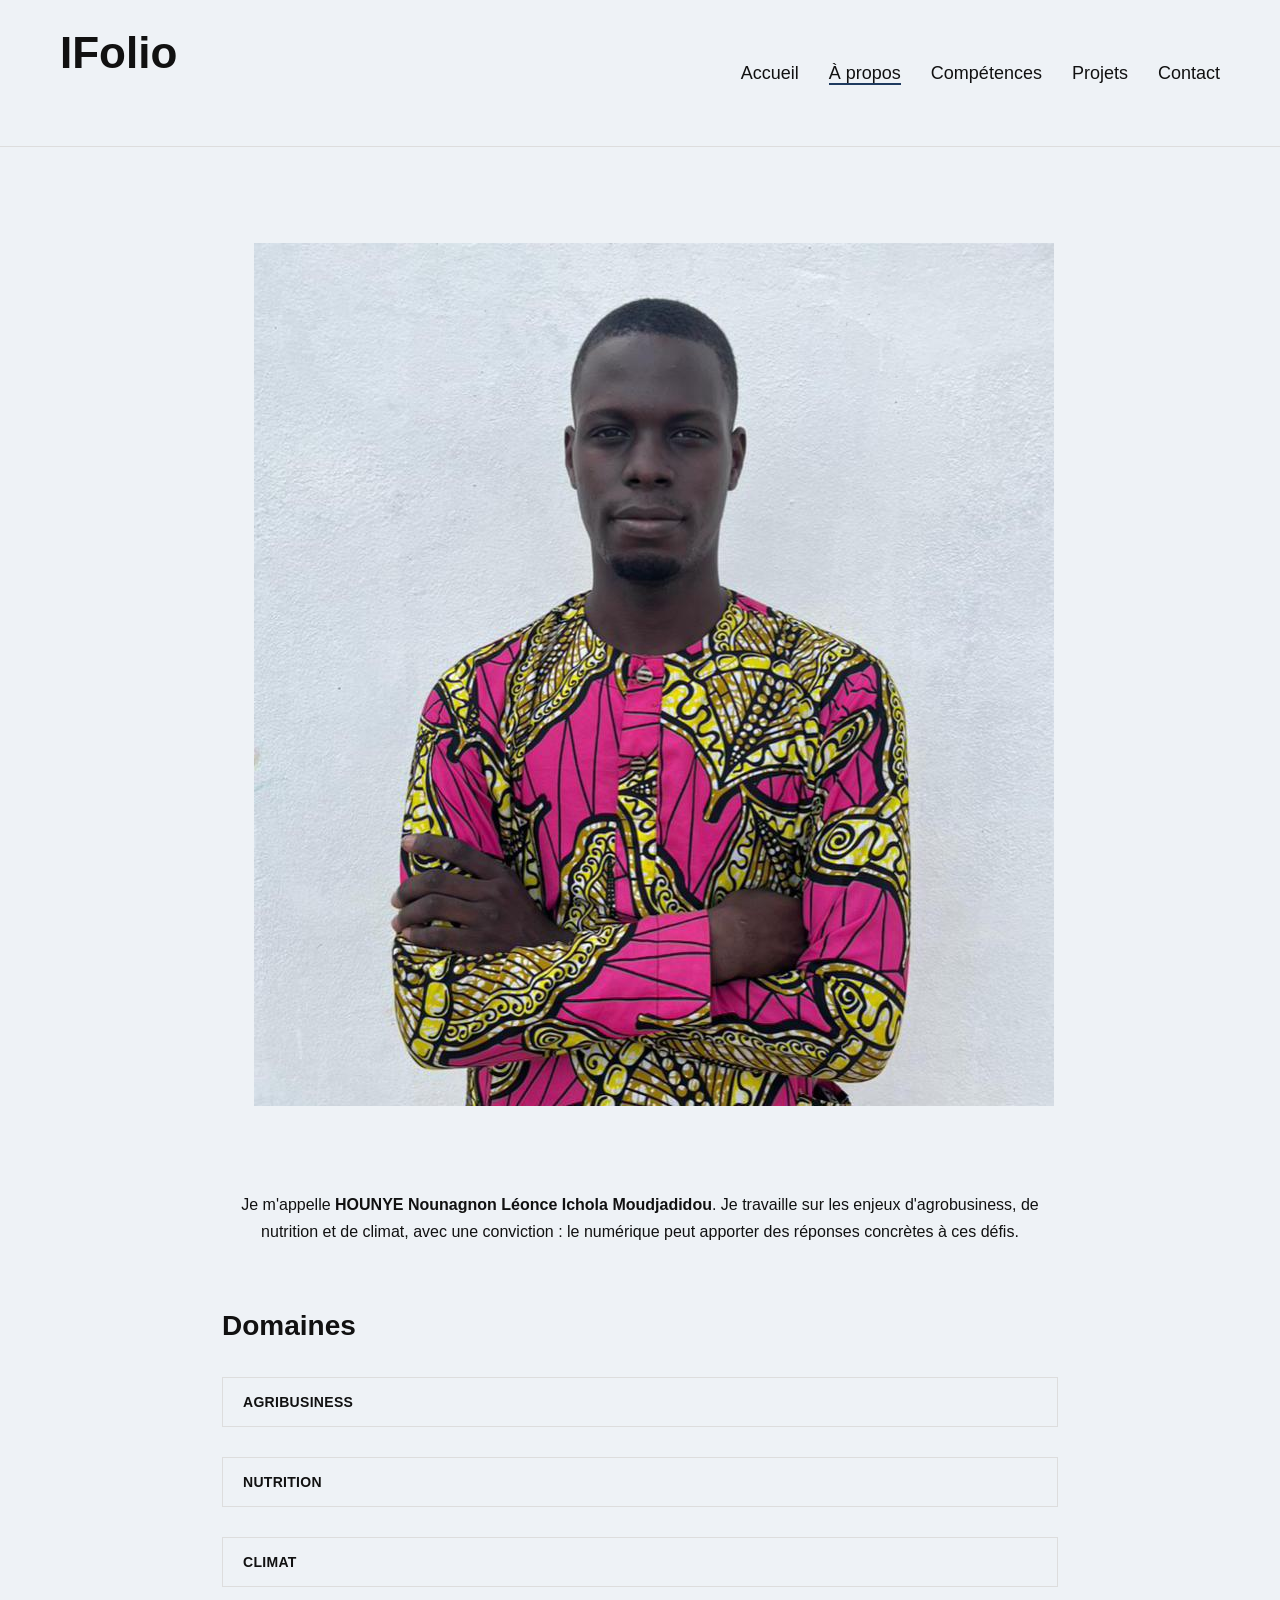
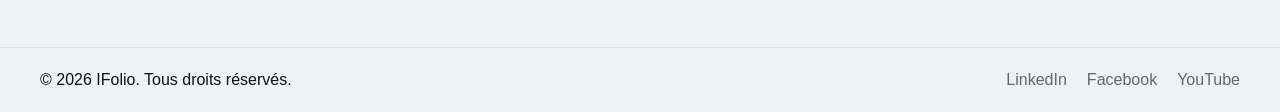
==== about.html @ f7172460 "Add files via upload" ====
<!DOCTYPE html>
<html lang="en">
<head>
    <meta charset="UTF-8">
    <meta name="viewport" content="width=device-width, initial-scale=1.0">
<title> À propos IFolio </title>
    <link rel="stylesheet" href="style.css">
</head>
<body>
    <header>
         <h1>IFolio</h1>
        <nav>
       <ul>
    <li> <a href="index.html"> Accueil </a></li>
    <li> <a href="about.html" class="active"> À propos </a></li>
    <li> <a href="skills.html"> Compétences </a></li>
    <li> <a href="projects.html"> Projets </a></li>
    <li> <a href="contact.html"> Contact </a></li>
        </ul>
    </header>
</nav>
<main>
  <main>
    <img src="Image.png" alt="">
  </main>
  <p class="bio">
    Je m'appelle <strong>HOUNYE Nounagnon Léonce Ichola Moudjadidou</strong>. Je travaille sur les enjeux d'agrobusiness, de nutrition et de climat, avec une conviction : le numérique peut apporter des réponses concrètes à ces défis.
  </p>
  <h2>Domaines</h2>
  <div class="domaine-bloc">
      <button class="domaine" data-target="agribusiness">AGRIBUSINESS</button>
      <div class="description" id="agribusiness">
    Optimisation des chaînes de valeur agricole par le numérique. Développement de solutions pour améliorer la productivité et la rentabilité des exploitations agricoles.
      </div>
  </div>
  <div class="domaine-bloc">
     <button class="domaine" data-target="nutrition">NUTRITION</button>
     <div class="description" id="nutrition">
    Analyse des besoins nutritionnels et mise en place de programmes de santé communautaire. Expertise en intervention à fort impact social.
     </div>
  </div>
   <div class="domaine-bloc">
     <button class="domaine" data-target="climat">CLIMAT</button>
     <div class="description" id="climat">
    Développement de solutions numériques pour répondre aux enjeux climatiques. Transition énergétique et agriculture durable.
     </div>
   </div> 
</main>
<script src="app.js"></script>
</body>
 <footer>
    <p>© 2026 IFolio. Tous droits réservés.</p>
    <div class="socials">
      <a href="https://www.linkedin.com/in/nounagnon-léonce-ichola-moudjadidou-hounye-b09318249?utm_source=share_via&utm_content=profile&utm_medium=member_android" target="_blank">LinkedIn</a>
      <a href="https://www.facebook.com/profile.php?id=61566398323591" target="_blank">Facebook</a>
      <a href="https://youtube.com/@leoncehounye?si=nacIitiE8Eba5r5x" target="_blank">YouTube</a>
    </div>
  </footer>
</html>
---- style.css ----
:root{
     --color-principal: #1e3a5f;
     --color-principal-hover: #16304d;
     --color-fond: #eef2f6;
     --color-fond-bloc: #f5f5f5;
     --color-texte: #111111;
     --color-texte-clair: #666666;
     --color-bordure: #dddddd;
}

*{
    margin: 0;
    padding: 0;
    box-sizing: border-box;
}

body {
    font-family: 'Arial';
    background: var(--color-fond) ;
    color: var(--color-texte);
    line-height: 1.5
}

a {
    text-decoration: none;
    color: inherit;
}

header{
    display: flex;
    justify-content: space-between;
    align-items: center;
    padding : 20px 60px;
    border-bottom: 1px solid var(--color-bordure);
    flex-wrap: wrap
}

nav ul{
    display: flex;
    list-style: none;
    gap: 30px;
}

nav a{
    text-decoration: none;
    color: var(--color-texte);
    font-size: 18px;
}

nav a.active{
    border-bottom: 2px solid var(--color-principal);
}

main {
  max-width: 900px;
  margin: 0 auto;
  padding: 40px 20px 80px;
}

.page-title {
  text-align: center;
  font-size: 3rem;
  margin: 40px 0 40px;
}

.contact {
  max-width: 900px;
  margin: 80px auto;
  padding: 0 20px;
}

.contact h1{
  text-align: center;
  margin-bottom: 40px;
  color:var(--color-texte);
}

.contact-box {
  background: var(--color-fond-bloc);
  border: 1px solid var(--color-bordure);
  padding: 40px;
}

form{
    display:flex;
    flex-direction:column;
}

label{
    margin:15px 0 8px;
    font-weight:600;
}

input,
textarea{
    padding:15px;
    border:1px solid var(--color-bordure);
    font-size:16px;
}

input:focus,
textarea:focus{
    border-color:var(--color-principal);
}

textarea{
    height:180px;
}

button{
    width:180px;
    margin-top:30px;
    padding:15px;
    border:none;
    background:var(--color-bordure);
    color:var(--color-fond);
    cursor:pointer;
}

button:hover{
    background:var(--color-principal-hover);
}

.infos{
    display:flex;
    gap:20px;
    margin-top:40px;
}

.map,
.coordonnees{
    flex:1;
    background:var(--color-fond);
    border:1px solid var(--color-bordure);
    padding:20px;
}

.map img{
    width:100%;
    height:250px;
    display:block;
    object-fit:cover;
}

.coordonnees a{
    color:var(--color-texte);
    text-decoration:none;
}

.coordonnees a:hover{
    color:var(--color-principal);
}

.merci{
    min-height:80vh;
    display:flex;
    flex-direction:column;
    justify-content:center;
    align-items:center;
    text-align:center;
}

.btn{
    text-align: center;
    display:inline-block;
    padding:10px 20px;
    background:#1e3a5f;
    color:#fff;
    text-decoration:none;
}

.btn:hover{
    background:#16304d;
}

footer{
    bottom: 0;
    border-top:1px solid var(--color-bordure);
    padding:20px 40px;
    display:flex;
    justify-content:space-between;
    align-items:center;
}




.socials{
    display:flex;
    gap:20px;
}

.socials a{
    color:var(--color-texte-clair);
    text-decoration:none;
}

.socials a:hover{
    color:var(--color-principal);
}

.photo{
    width:100%;
    max-width: 300px;
    aspect-ratio:670/320;
    border:1px solid var(--color-texte);
    display: block;
    margin: 0 auto;
  }
  .bio{
    text-align:center;
    margin-top:30px;
    line-height:1.7;
    color:var(--color-texte);
  }
  h2{
    margin-top:60px;
    margin-bottom:20px;
    font-size:28px;
  }
  .domaine{
    display:block;
    width:100%;
    text-align:left;
    background:none;
    border: 1px solid var(--color-bordure);
    padding:16px 20px;
    margin-bottom:12px;
    font-size:14px;
    font-weight:bold;
    letter-spacing:0.3px;
    color:var(--color-texte);
    cursor:pointer;
  }
  .domaine.active{
    background:var(--color-principal);
    border-color:var(--color-principal);
    color:#fff;
  }
  .domaine:hover{
    background:var(--color-principal-hover);
    border-color:var(--color-principal-hover);
    color:#fff;
  }
  .domaine-bloc{
    margin-bottom: 12px
  }
  .description{
    background:var(--color-fond-bloc);
    border:1px solid var(--color-bordure);
    padding:20px;
    border-top:none;
    font-size:14px;
    line-height:1.7;
    color:var(--color-texte-clair);
    display:none;
  }
  .description.visible{display:block;}

  .grille1{
    display:grid;
    grid-template-columns:repeat(1,1fr);
    gap: 24px;
  }

  .carte1{
    border: 1px solid var(--color-bordure);
    background:var(--color-fond);
    overflow: hidden;
  }

 .carte1 .photo{
    width:100%;
    aspect-ratio: 4/3;
    overflow: hidden;
    border: none;
    background: var(--color-fond-bloc);
  }
  
  .carte1 .photo img{
    width:100%;
    height:100%;
    object-fit:contain;
    display:block;
    cursor:zoom-in;
  }

  .contenu{
    padding: 16px;
  }
 
  main{padding:48px 32px;}

  h1{font-size:44px;margin-bottom:40px;}

  .grille{
    display:grid;
    grid-template-columns:repeat(2,1fr);
    gap:24px;
  }

  .carte{
    background:var(--color-fond);
    border:1px solid var(--color-bordure);
    padding:32px;
  }

  .carte-tete{
    display:flex;
    align-items:center;
    justify-content:space-between;
    margin-bottom:24px;
  }

  .carte-tete h2{font-size:26px;}

  .carte-tete svg{
    width:22px;
    height:22px;
    stroke:var(--color-principal);
  }

  .carte-corps{
    display:flex;
    gap:24px;
  }

  .photo{
    flex-shrink:0;
    width:130px;
    height:130px;
    overflow:hidden;
  }

  .photo img{
    width:100%;
    height:100%;
    object-fit:cover;
    display:block;
    cursor:zoom-in;
  }

  .carte-corps p{
    font-size:15px;
    line-height:1.6;
    color:var(--color-texte-clair);
  }

  .hero{
  display:flex;
  align-items:center;
  justify-content:space-between;
  gap:60px;
  padding:80px 0;
}

.hero-texte{max-width:480px;}
.hero-texte h1{font-size:48px;margin-bottom:20px;}
.hero-texte p{color:var(--color-texte-clair);margin-bottom:30px;}

.hero-photo{flex:1;aspect-ratio:16/10;border:1px solid var(--color-texte);}
.hero-photo img{width:100%;height:100%;object-fit:cover;display:block;}

.competences{padding:60px 0;}

.grille-competences{
  display:grid;
  grid-template-columns:repeat(4,1fr);
  gap:24px;
}

.comp-carte{
  background:var(--color-fond-bloc);
  padding:24px;
}
.comp-carte h3{margin-bottom:12px;font-size:20px;}
.comp-carte p{font-size:14px;line-height:1.6;color:var(--color-texte-clair);}

.contact-accueil{
  display:flex;
  gap:60px;
  padding:80px 0;
}
.contact-accueil .contact-texte{flex:1;}
.contact-accueil form{flex:1;display:flex;flex-direction:column;}

.btn-envoyer{
  width:100%;
  margin-top:30px;
  padding:15px;
  border:none;
  background:#111;
  color:#fff;
  cursor:pointer;
}
.btn-envoyer:hover{background:#333;}
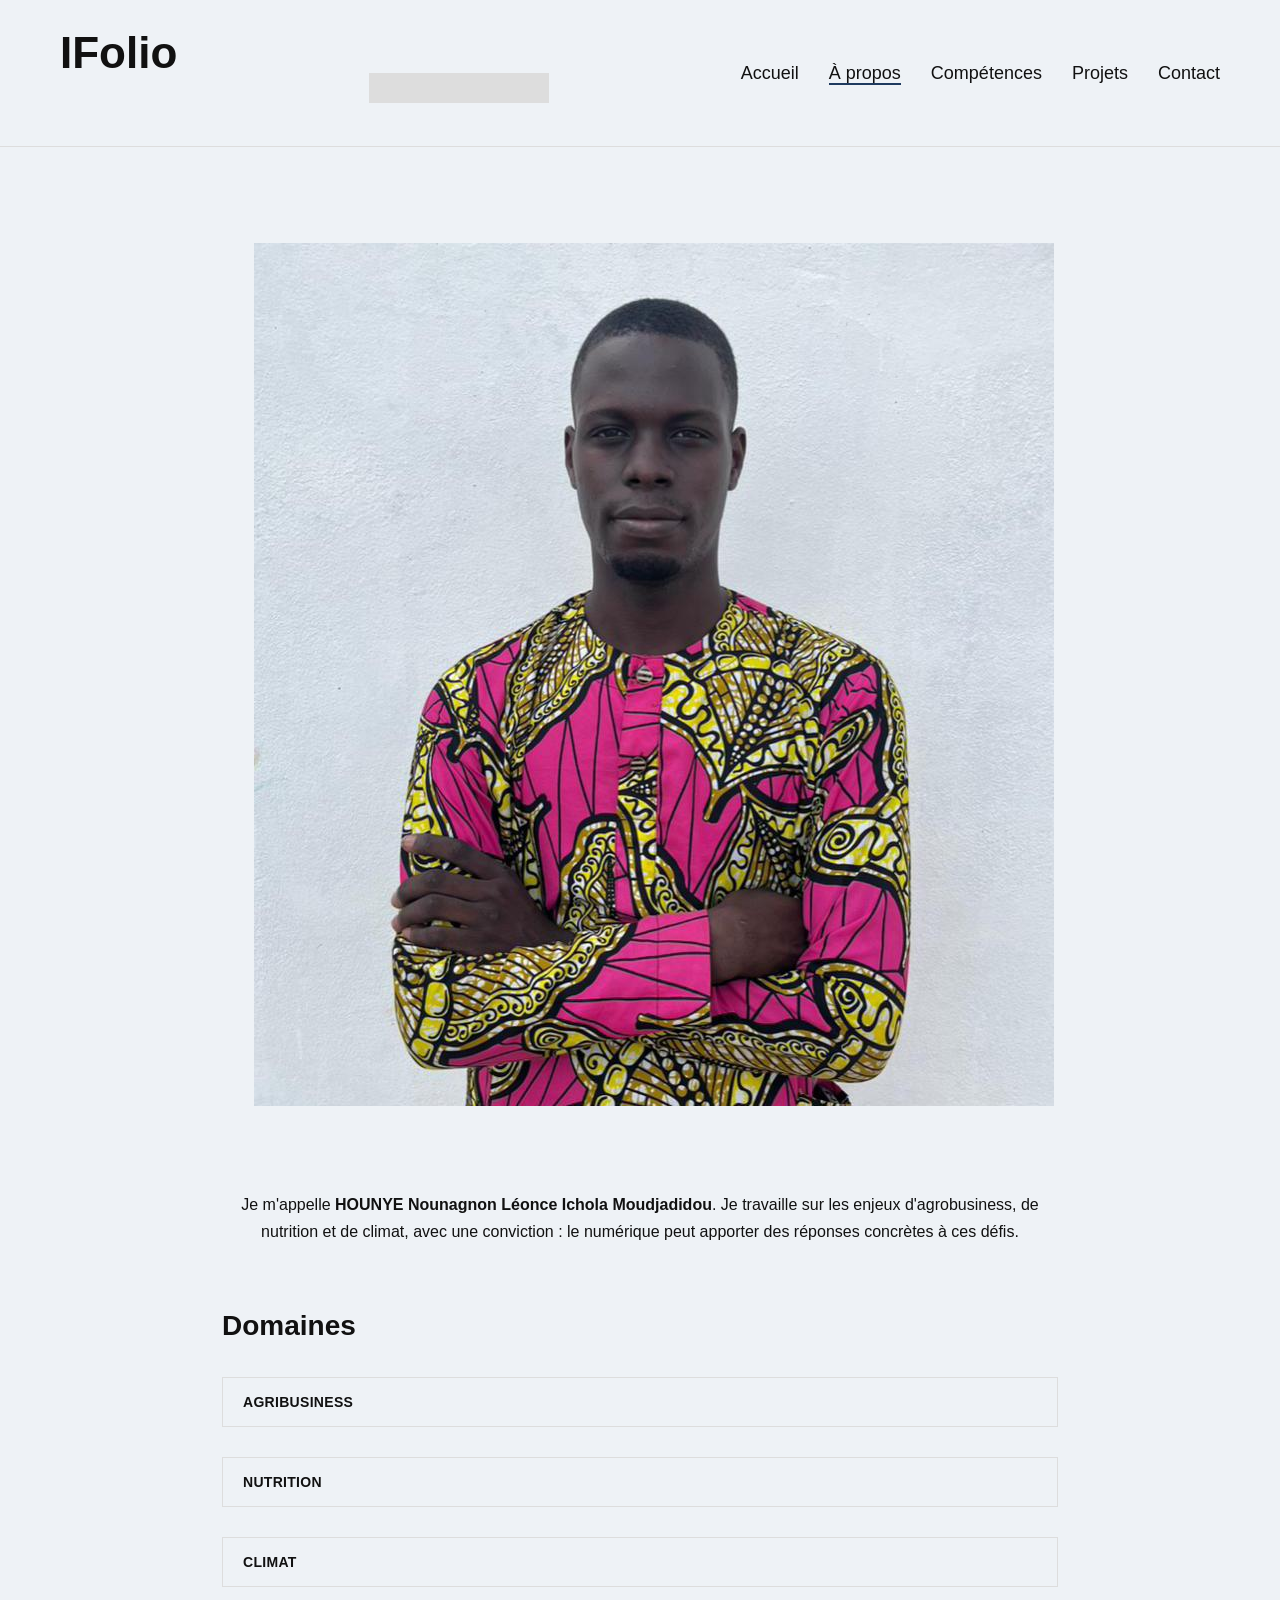
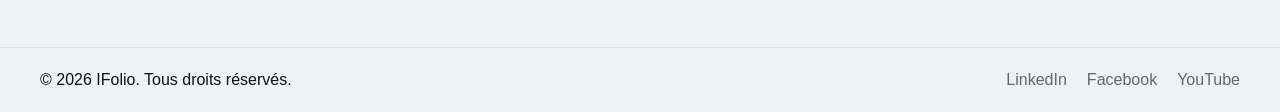
==== commit 50b209b8: "Refactor about.html for improved structure and accessibility Updated the HTML structure, added a men" ====
--- a/about.html
+++ b/about.html
@@ -8,17 +8,22 @@
 </head>
 <body>
     <header>
-         <h1>IFolio</h1>
+        <h1>IFolio</h1>
+        <button class="menu-toggle" aria-label="Ouvrir le menu" aria-expanded="false">
+            <span></span>
+            <span></span>
+            <span></span>
+        </button>
         <nav>
-       <ul>
-    <li> <a href="index.html"> Accueil </a></li>
-    <li> <a href="about.html" class="active"> À propos </a></li>
-    <li> <a href="skills.html"> Compétences </a></li>
-    <li> <a href="projects.html"> Projets </a></li>
-    <li> <a href="contact.html"> Contact </a></li>
-        </ul>
+            <ul>
+                <li> <a href="index.html"> Accueil </a></li>
+                <li> <a href="about.html" class="active"> À propos </a></li>
+                <li> <a href="skills.html"> Compétences </a></li>
+                <li> <a href="projects.html"> Projets </a></li>
+                <li> <a href="contact.html"> Contact </a></li>
+            </ul>
+        </nav>
     </header>
-</nav>
 <main>
   <main>
     <img src="Image.png" alt="">
@@ -30,19 +35,19 @@
   <div class="domaine-bloc">
       <button class="domaine" data-target="agribusiness">AGRIBUSINESS</button>
       <div class="description" id="agribusiness">
-    Optimisation des chaînes de valeur agricole par le numérique. Développement de solutions pour améliorer la productivité et la rentabilité des exploitations agricoles.
+    L'agribusiness (ou agrobusiness) désigne l'ensemble des activités économiques liées à l'agriculture. Il englobe toute la chaîne de valeur : de la production des matières premières (semences, engrais) à la transformation industrielle, jusqu'à la commercialisation et la distribution des produits alimentaires ou fibres.
       </div>
   </div>
   <div class="domaine-bloc">
      <button class="domaine" data-target="nutrition">NUTRITION</button>
      <div class="description" id="nutrition">
-    Analyse des besoins nutritionnels et mise en place de programmes de santé communautaire. Expertise en intervention à fort impact social.
+    La nutrition est l'ensemble des processus (assimilation, digestion, transformation) par lesquels un organisme vivant absorbe, utilise et transforme les substances (nutriments) contenues dans son alimentation. C'est aussi la science médicale et biologique qui étudie les rapports entre l'alimentation et la santé.
      </div>
   </div>
    <div class="domaine-bloc">
      <button class="domaine" data-target="climat">CLIMAT</button>
      <div class="description" id="climat">
-    Développement de solutions numériques pour répondre aux enjeux climatiques. Transition énergétique et agriculture durable.
+    Le climat correspond à l'ensemble des conditions météorologiques et des statistiques atmosphériques (température, humidité, précipitations, vent) mesurées sur une longue période et dans une région donnée.
      </div>
    </div> 
 </main>
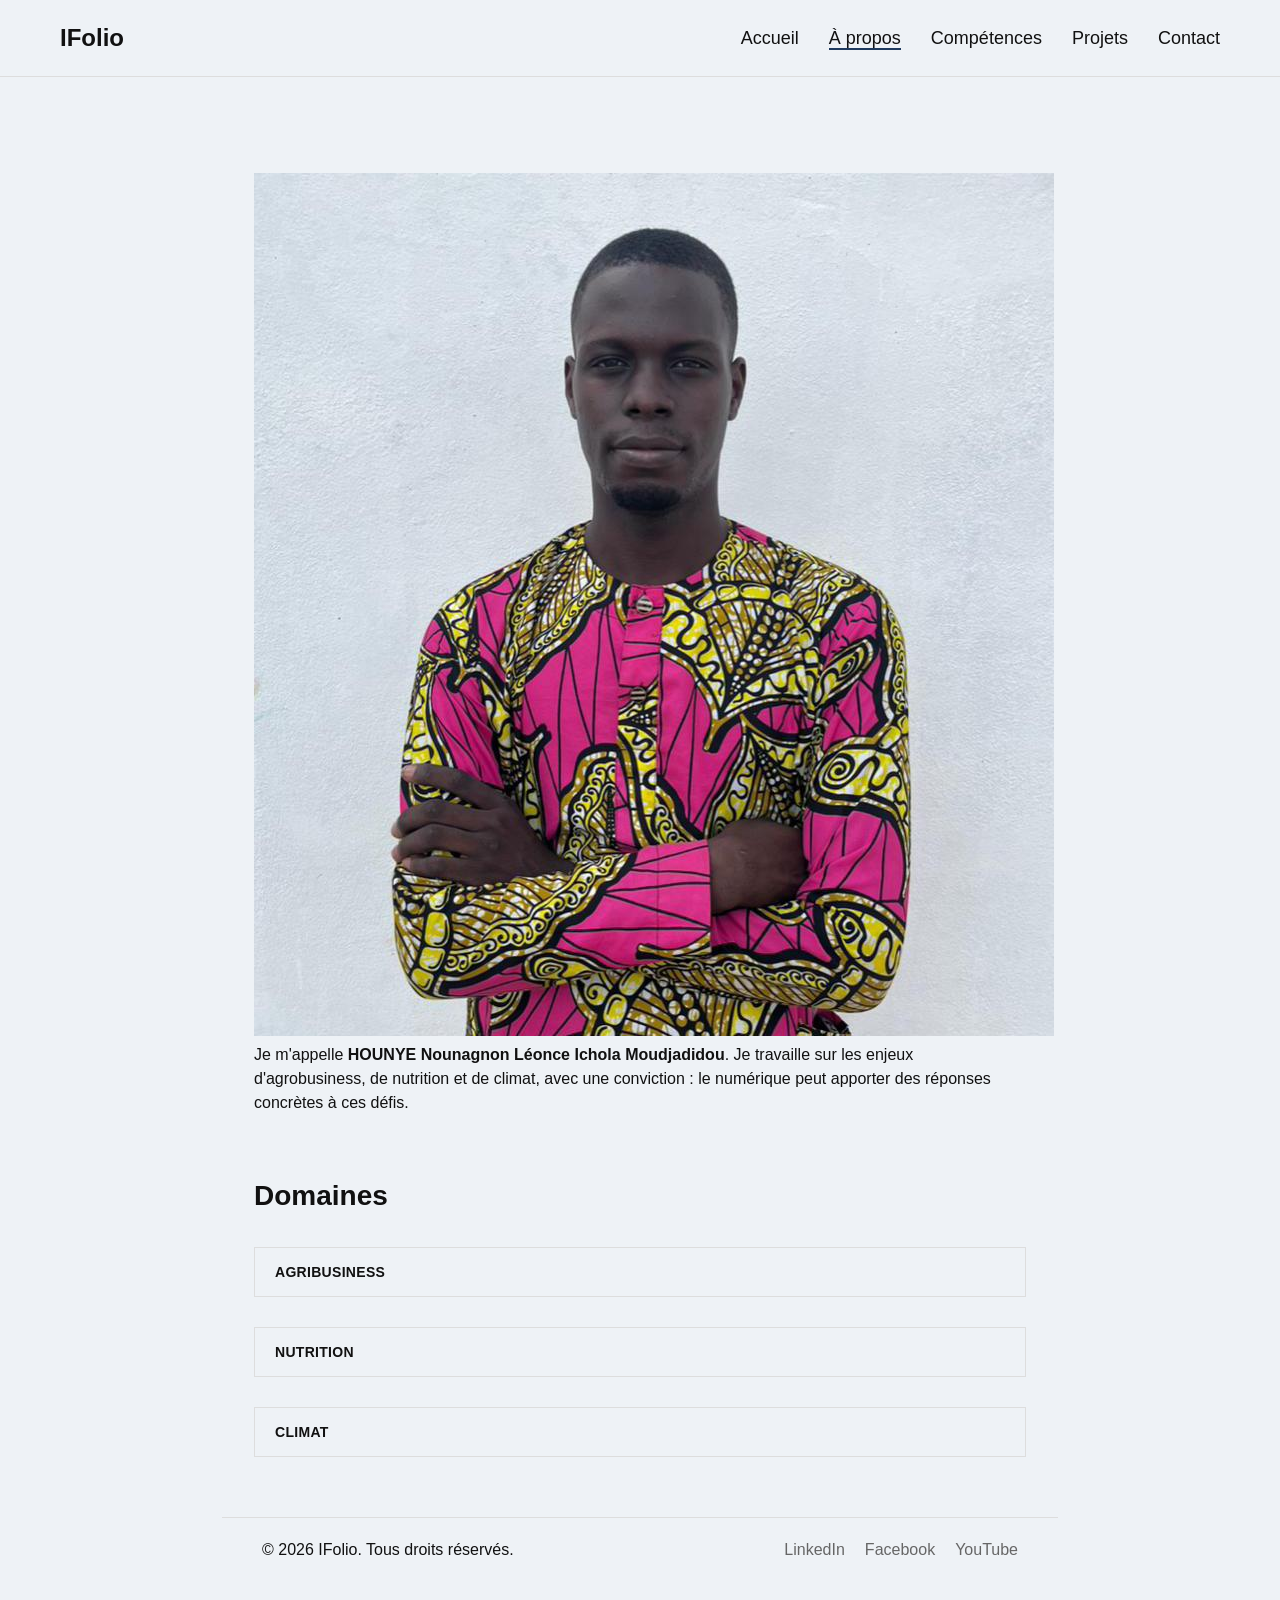
==== commit 3988a837: "Update about.html" ====
--- a/about.html
+++ b/about.html
@@ -26,7 +26,7 @@
     </header>
 <main>
   <main>
-    <img src="Image.png" alt="">
+    <img src="Image.png" alt="" class="about-photo>
   </main>
   <p class="bio">
     Je m'appelle <strong>HOUNYE Nounagnon Léonce Ichola Moudjadidou</strong>. Je travaille sur les enjeux d'agrobusiness, de nutrition et de climat, avec une conviction : le numérique peut apporter des réponses concrètes à ces défis.
--- a/style.css
+++ b/style.css
@@ -393,4 +393,84 @@
   color:#fff;
   cursor:pointer;
 }
-.btn-envoyer:hover{background:#333;}+.btn-envoyer:hover{background:#333;}
+
+
+header h1{
+    font-size: 24px;
+    margin-bottom: 0;
+}
+
+
+.menu-toggle{
+    display:none;
+    flex-direction:column;
+    justify-content:space-between;
+    width:28px;
+    height:20px;
+    background:none;
+    border:none;
+    cursor:pointer;
+    padding:0;
+    z-index:20;
+}
+.menu-toggle span{
+    display:block;
+    width:100%;
+    height:2px;
+    background:var(--color-texte);
+    transition:transform .3s, opacity .3s;
+}
+.menu-toggle.active span:nth-child(1){transform:translateY(9px) rotate(45deg);}
+.menu-toggle.active span:nth-child(2){opacity:0;}
+.menu-toggle.active span:nth-child(3){transform:translateY(-9px) rotate(-45deg);}
+
+@media (max-width: 768px){
+    header{
+        padding:16px 20px;
+        position:relative;
+        flex-wrap: nowrap;
+    }
+    .menu-toggle{display:flex;}
+
+    nav{
+        position:absolute;
+        top:100%;
+        left:0;
+        width:100%;
+        background:var(--color-fond);
+        border-bottom:1px solid var(--color-bordure);
+        max-height:0;
+        overflow:hidden;
+        transition:max-height .3s ease;
+    }
+    nav.open{max-height:400px;}
+    nav ul{
+        flex-direction:column;
+        gap:0;
+        padding:10px 24px 20px;
+    }
+    nav ul li{
+        padding:12px 0;
+        border-bottom:1px solid var(--color-bordure);
+    }
+
+    main{padding:24px 16px;}
+    h1{font-size:32px;}
+
+    .hero{flex-direction:column; padding:40px 0; gap:30px; text-align:center;}
+    .hero-texte{max-width:100%;}
+    .hero-photo{width:100%;}
+
+    .grille-competences{grid-template-columns:1fr;}
+    .grille{grid-template-columns:1fr;}
+    .grille1{grid-template-columns:1fr;}
+
+    .carte-corps{flex-direction:column;}
+    .photo{width:100%; height:auto;}
+
+    .contact-accueil{flex-direction:column; padding:40px 0;}
+    .infos{flex-direction:column;}
+
+    footer{flex-direction:column; gap:15px; text-align:center; padding:20px;}
+     }
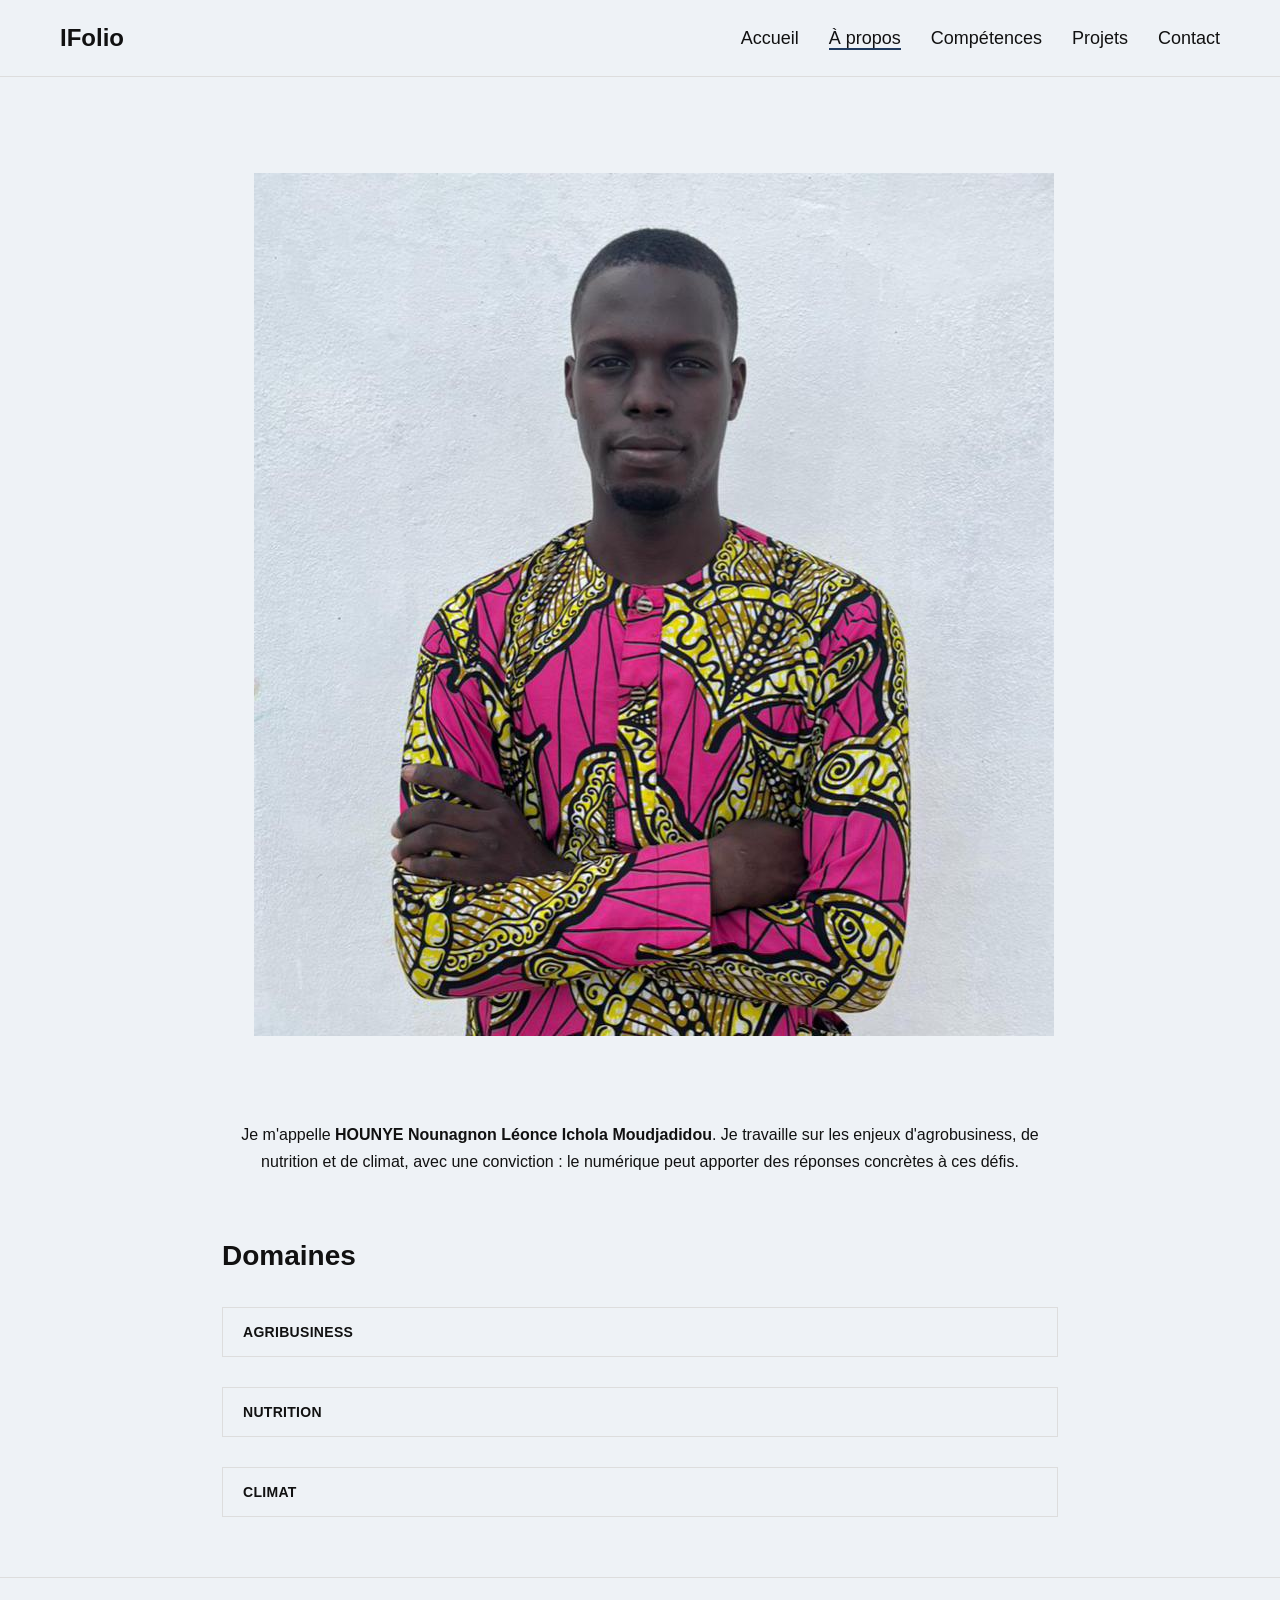
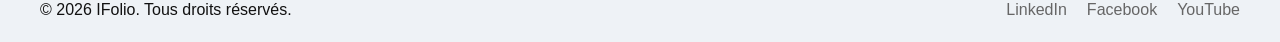
==== commit 722ee25a: "Fix HTML formatting and structure in about.html" ====
--- a/about.html
+++ b/about.html
@@ -26,7 +26,7 @@
     </header>
 <main>
   <main>
-    <img src="Image.png" alt="" class="about-photo>
+    <img src="Image.png" alt="">
   </main>
   <p class="bio">
     Je m'appelle <strong>HOUNYE Nounagnon Léonce Ichola Moudjadidou</strong>. Je travaille sur les enjeux d'agrobusiness, de nutrition et de climat, avec une conviction : le numérique peut apporter des réponses concrètes à ces défis.
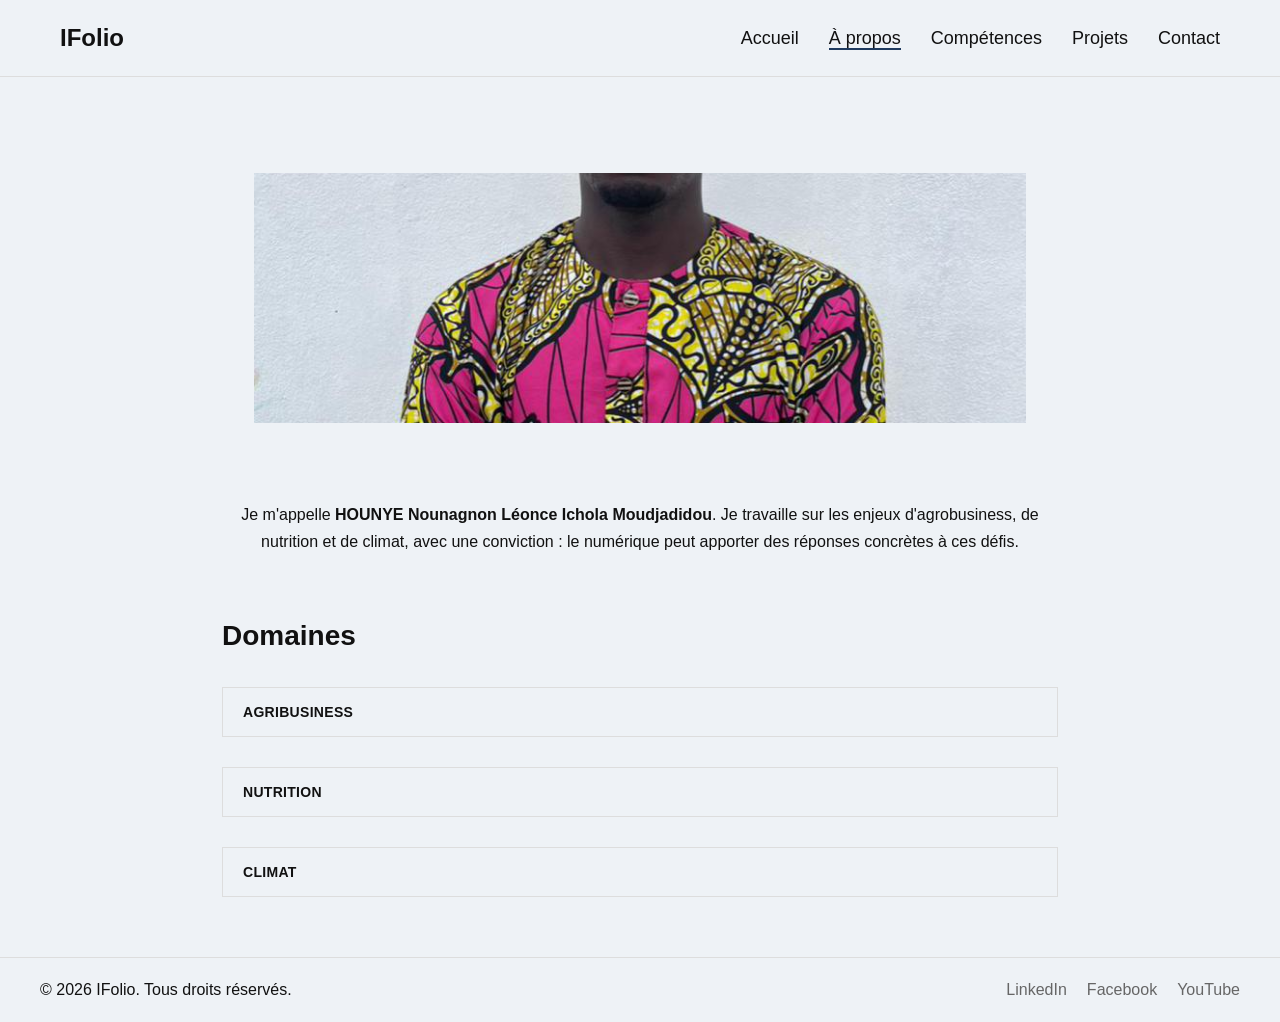
==== commit 5054d515: "Modify about.html to enhance content and layout Updated the about.html file to include an image and " ====
--- a/about.html
+++ b/about.html
@@ -26,7 +26,7 @@
     </header>
 <main>
   <main>
-    <img src="Image.png" alt="">
+    <img src="Image.png" alt="" class="about-photo">
   </main>
   <p class="bio">
     Je m'appelle <strong>HOUNYE Nounagnon Léonce Ichola Moudjadidou</strong>. Je travaille sur les enjeux d'agrobusiness, de nutrition et de climat, avec une conviction : le numérique peut apporter des réponses concrètes à ces défis.
--- a/style.css
+++ b/style.css
@@ -474,3 +474,10 @@
 
     footer{flex-direction:column; gap:15px; text-align:center; padding:20px;}
      }
+
+.about-photo{
+    width:100%;
+    height:250px;
+    display:block;
+    object-fit:cover;
+}
